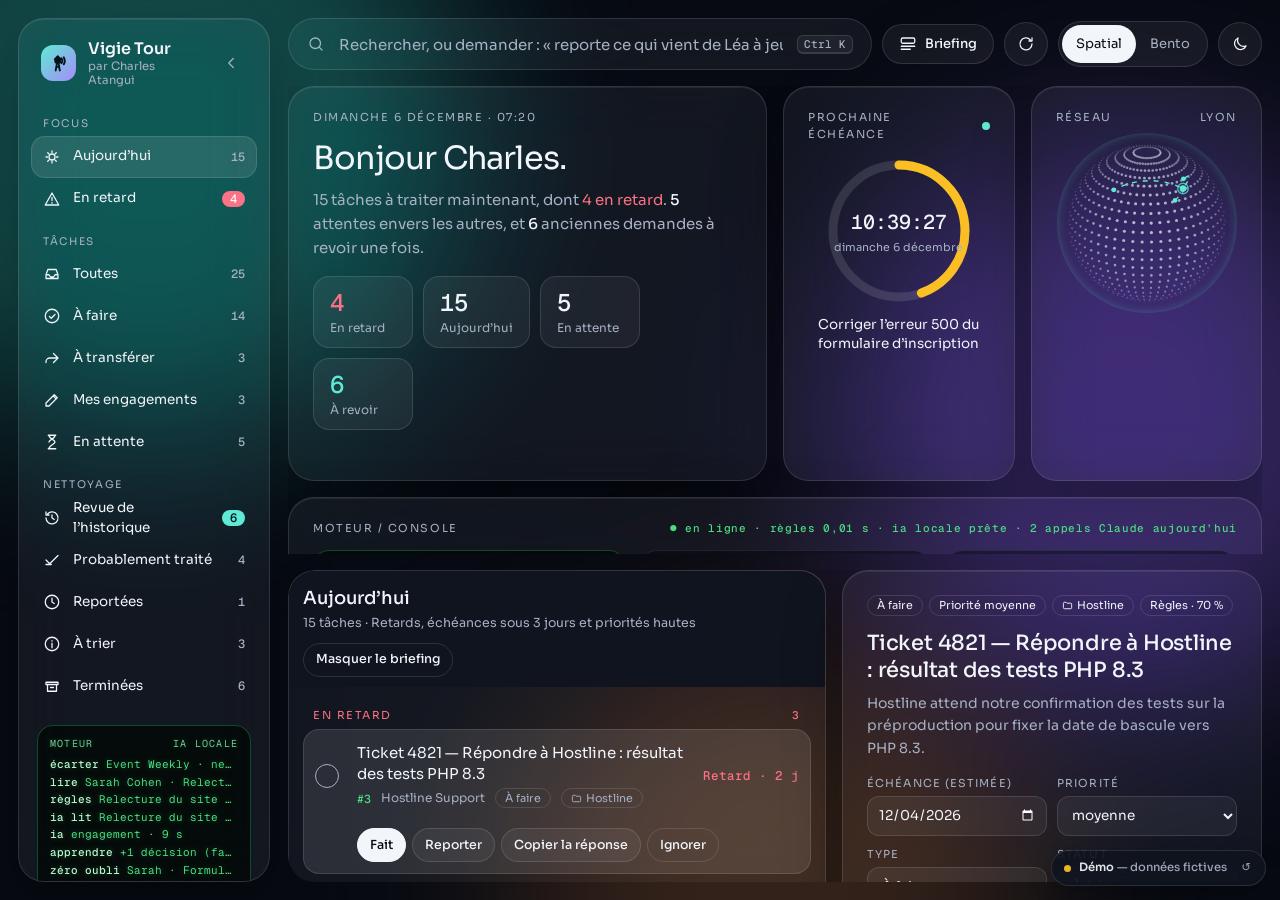
==== docs/index.html @ c8418e98 "Import initial de Vigie Tour Application locale qui transforme les e-mails en tâches : ingestion des" ====
<!doctype html>
<html lang="fr">
<head>
  <meta charset="utf-8">
  <meta name="viewport" content="width=device-width, initial-scale=1">
  <title>Vigie Tour — démo interactive</title>
  <meta name="description" content="Vigie Tour transforme vos e-mails en tâches (à faire, en attente, engagements, échéances) avec une analyse locale, zéro jeton. Démo interactive : données fictives.">
  <meta property="og:title" content="Vigie Tour — démo interactive">
  <meta property="og:description" content="Vigie Tour transforme vos e-mails en tâches (à faire, en attente, engagements, échéances) avec une analyse locale, zéro jeton. Démo interactive : données fictives.">
  <meta property="og:type" content="website">
  <meta name="twitter:card" content="summary">
  <link rel="icon" href="vigie.png">
  <link rel="stylesheet" href="https://fonts.googleapis.com/css2?family=Sora:wght@300;400;500;600&amp;family=Geist+Mono:wght@400;500&amp;family=Doto:wght@700;900&amp;family=Space+Grotesk:wght@400;500;600&amp;display=swap">
  <link rel="stylesheet" href="app.css">
  <script>
    // Thème appliqué avant l'affichage pour éviter un flash
    try { document.documentElement.dataset.theme = localStorage.getItem("mp.theme") || "spatial";
          document.documentElement.dataset.mode = localStorage.getItem("mp.mode") || "dark";
          document.documentElement.dataset.lab = localStorage.getItem("mp.lab") === "0" ? "off" : "on";
          if (localStorage.getItem("mp.side") === "mini") document.documentElement.classList.add("side-mini"); }
    catch (e) { document.documentElement.dataset.theme = "spatial"; document.documentElement.dataset.mode = "dark"; }
  </script>
</head>
<body>
  <div class="orbs" aria-hidden="true"><i></i><i></i><i></i></div>

  <div class="app">
    <aside class="side">
      <div class="brand">
        <span class="logo"><svg viewBox="0 0 24 24" aria-hidden="true"><path d="M8 21l1.7-9.8M13 21l-1.7-9.8M8.8 16.6h3.4"/><path d="M6.9 7.6l3.6-3.7 3.6 3.7z" fill="currentColor"/><rect x="7.6" y="7.2" width="5.8" height="4.4" rx="1.2" fill="currentColor"/><path d="M14.98 6.38a5.4 5.4 0 0 1 0 6.04M17.77 5.2a8.4 8.4 0 0 1 0 8.4"/></svg></span>
        <span class="brand-txt"><b>Vigie Tour</b><small>par Charles Atangui</small></span>
        <button id="sideToggle" class="side-toggle" aria-label="Replier la barre latérale" title="Replier / déplier la barre latérale (\)">
          <svg viewBox="0 0 24 24" aria-hidden="true"><path d="M15 6l-6 6 6 6"/></svg>
        </button>
      </div>
      <nav id="nav" aria-label="Vues"></nav>
      <div class="side-foot">
        <div class="term" id="sideTerm" aria-label="Journal du moteur"></div>
        <div id="status" class="status"></div>
        <button id="settingsBtn" class="btn ghost"><svg viewBox="0 0 24 24" aria-hidden="true"><path d="M4 7h10M18 7h2M4 17h4M12 17h8M14 5v4M8 15v4"/></svg><span class="lbl">Réglages</span></button>
      </div>
    </aside>

    <div class="work">
      <header class="top">
        <div class="cmd" id="cmdBox">
          <svg viewBox="0 0 24 24" aria-hidden="true"><circle cx="11" cy="11" r="7"/><path d="M20 20l-3.5-3.5"/></svg>
          <input id="cmd" autocomplete="off" aria-label="Rechercher ou demander à Vigie Tour"
                 placeholder="Rechercher, ou demander : « reporte ce qui vient de Léa à jeudi »">
          <kbd>Ctrl K</kbd>
          <div id="cmdPanel" class="cmd-panel hidden" role="dialog" aria-label="Assistant"></div>
        </div>
        <button id="dashBtn" class="btn dash-btn" aria-pressed="true" title="Masquer / afficher les blocs du briefing (B)">
          <svg viewBox="0 0 24 24" aria-hidden="true"><rect x="3" y="4" width="18" height="7" rx="2"/><path d="M3 15h18M3 19h12"/></svg><span class="lbl">Briefing</span>
        </button>
        <button id="syncBtn" class="btn icon" aria-label="Synchroniser maintenant" title="Synchroniser (R)">
          <svg viewBox="0 0 24 24" aria-hidden="true"><path d="M20 12a8 8 0 1 1-2.3-5.7M20 4v4h-4"/></svg>
        </button>
        <div class="seg" role="group" aria-label="Thème">
          <button data-theme-btn="spatial">Spatial</button>
          <button data-theme-btn="bento">Bento</button>
        </div>
        <button id="modeBtn" class="btn icon" aria-label="Basculer clair / sombre">
          <svg viewBox="0 0 24 24" aria-hidden="true"><path d="M20 14.5A8 8 0 0 1 9.5 4a8 8 0 1 0 10.5 10.5z"/></svg>
        </button>
      </header>

      <div id="banner" class="banner hidden"></div>

      <section class="dash" id="dash" aria-label="Briefing">
        <article class="card brief" data-block="brief">
          <div class="rain" id="rain" aria-hidden="true"></div>
          <div class="eyebrow" id="briefDate"></div>
          <h1 id="briefTitle"></h1>
          <p id="briefText"></p>
          <div class="pills" id="briefPills"></div>
          <div class="daydots" id="dayDots" aria-hidden="true"></div>
          <div class="muted small" id="dayTxt"></div>
        </article>
        <article class="card next" data-block="next">
          <div class="eyebrow">Prochaine échéance <span class="rec"></span></div>
          <div class="ring">
            <svg viewBox="0 0 100 100" aria-hidden="true"><circle cx="50" cy="50" r="44" class="ring-bg"/><circle cx="50" cy="50" r="44" class="ring-fg" id="ringFg"/></svg>
            <div class="ring-txt"><b class="num" id="nextCd">--:--:--</b><small id="nextDay"></small></div>
          </div>
          <button class="next-title" id="nextTitle"></button>
        </article>
        <article class="card globe" data-block="globe">
          <div class="eyebrow">Réseau <span class="muted">Lyon</span></div>
          <canvas id="globe" aria-label="Globe : liaisons entre Lyon et les événements partenaires" role="img"></canvas>
        </article>
        <article class="card console" data-block="console" aria-label="Console du moteur">
          <div class="eyebrow"><span>Moteur / console</span><span class="con-live" id="conLive"></span></div>
          <div class="con-grid">
            <div class="screen">
              <div class="rain" id="conRain" aria-hidden="true"></div>
              <div class="screen-in">
                <div class="screen-head"><span>Journal / analyse</span><span>tty-01</span></div>
                <div class="screen-log"><div class="scroll" id="conLog"></div></div>
                <div>&gt; <span class="cursor">█</span></div>
              </div>
            </div>
            <div class="con-panel" id="conPipe"></div>
            <div class="con-panel" id="conSignal"></div>
          </div>
        </article>
        <article class="card mini" data-block="review">
          <div class="eyebrow">Revue de l’historique <span class="tagnew">Nouveau</span></div>
          <b class="num big" id="wReviewN">0</b>
          <p class="muted small" id="wReviewTxt"></p>
          <button class="btn pri" id="wReviewBtn">Commencer la revue</button>
        </article>
        <article class="card mini" data-block="lot">
          <div class="eyebrow">Lot détecté</div>
          <b class="num big" id="wLotN">0</b>
          <p class="muted small" id="wLotTxt"></p>
          <button class="btn" id="wLotBtn">Traiter le lot</button>
        </article>
        <article class="card mini" data-block="wait">
          <div class="eyebrow">On te doit une réponse</div>
          <b class="num big" id="wWaitN">0</b>
          <p class="muted small">relances à faire auprès des autres</p>
          <button class="btn" id="wWaitBtn">Voir les attentes</button>
        </article>
        <article class="card mini flux" data-block="flux">
          <div class="eyebrow">Mails reçus · 14 j <span class="num" id="fluxTotal"></span></div>
          <div class="bars" id="fluxBars"></div>
        </article>
      </section>

      <div class="content">
        <section class="card list" aria-label="Tâches">
          <div class="list-head">
            <div>
              <h2 id="viewTitle"></h2>
              <p class="muted small" id="viewSub"></p>
            </div>
            <div class="list-tools" id="listTools"></div>
          </div>
          <div id="list"></div>
          <div class="keys muted small">
            <span><kbd>J</kbd><kbd>K</kbd> naviguer</span><span><kbd>X</kbd> fait</span><span><kbd>S</kbd> reporter</span>
            <span><kbd>C</kbd> copier la réponse</span><span><kbd>I</kbd> ignorer</span><span><kbd>Ctrl K</kbd> demander</span>
          </div>
        </section>
        <div class="splitter" id="splitter" role="separator" aria-orientation="vertical" aria-label="Largeur du panneau de détail" title="Glisser pour élargir · double-clic : largeur d’origine"></div>
        <aside class="card detail" id="detail" aria-label="Détail de la tâche"></aside>
      </div>
    </div>
  </div>

  <div id="review" class="overlay hidden" role="dialog" aria-label="Revue de l’historique"></div>
  <div id="settings" class="overlay hidden" role="dialog" aria-label="Réglages"></div>
  <div id="menu" class="menu hidden"></div>
  <div id="toast" class="toast" role="status"></div>

  <script src="demo.js"></script>
  <script src="globe.js"></script>
  <script src="app.js"></script>
</body>
</html>
---- docs/app.css ----
/* =========================================================================
   Vigie Tour — une structure, deux thèmes (Spatial, Bento) × deux modes
   ========================================================================= */

/* ---------- Thème SPATIAL (verre & profondeur) ---------- */
:root, [data-theme="spatial"] {
  --bg: #070a12; --card: rgba(255,255,255,.055); --card-hi: rgba(255,255,255,.1); --card-solid: #10141f;
  --stroke: rgba(255,255,255,.12); --fg: #f2f5fa; --muted: #a7b1c4; --accent: #5eead4; --accent2: #a78bfa;
  --danger: #fb7185; --warn: #fbbf24; --ok: #34d399; --on-accent: #04121a;
  --o1: rgba(45,212,191,.32); --o2: rgba(139,92,246,.32); --o3: rgba(251,146,60,.18);
  --g-dot: rgba(203,213,225,.95); --g-arc: #5eead4;
  --radius: 26px; --radius-sm: 16px; --blur: blur(28px) saturate(140%);
  --shadow: inset 0 1px 0 rgba(255,255,255,.07), 0 24px 60px rgba(0,0,0,.28);
  --font: "Sora", "Segoe UI Variable Text", "Segoe UI", system-ui, sans-serif;
  --font-num: "Geist Mono", ui-monospace, Consolas, monospace; --num-weight: 500;
  color-scheme: dark;
}
[data-theme="spatial"][data-mode="light"] {
  --bg: #eef1f7; --card: rgba(255,255,255,.62); --card-hi: rgba(255,255,255,.92); --card-solid: #ffffff;
  --stroke: rgba(15,23,42,.1); --fg: #0f172a; --muted: #475569; --accent: #0f766e; --accent2: #6d28d9;
  --danger: #be123c; --warn: #a85c06; --ok: #047857; --on-accent: #ffffff;
  --o1: rgba(45,212,191,.26); --o2: rgba(167,139,250,.28); --o3: rgba(251,191,36,.2);
  --g-dot: #64748b; --g-arc: #0f766e;
  --shadow: inset 0 1px 0 rgba(255,255,255,.6), 0 18px 40px rgba(15,23,42,.08);
  color-scheme: light;
}

/* ---------- Thème BENTO (tuiles & matrice de points) ---------- */
[data-theme="bento"] {
  --bg: #0a0a0a; --card: #151515; --card-hi: #1e1e1e; --card-solid: #151515;
  --stroke: #262626; --fg: #f2f2f2; --muted: #a3a3a3; --accent: #ff3b30; --accent2: #f2f2f2;
  --danger: #ff3b30; --warn: #f2f2f2; --ok: #f2f2f2; --on-accent: #ffffff;
  --g-dot: #e5e5e5; --g-arc: #ff3b30;
  --radius: 28px; --radius-sm: 18px; --blur: none; --shadow: none;
  --font: "Space Grotesk", "Segoe UI", system-ui, sans-serif;
  --font-num: "Doto", "Space Grotesk", monospace; --num-weight: 900;
  color-scheme: dark;
}
[data-theme="bento"][data-mode="light"] {
  --bg: #ecece7; --card: #ffffff; --card-hi: #f3f3ef; --card-solid: #ffffff;
  --stroke: #dcdcd6; --fg: #0a0a0a; --muted: #565656; --accent: #d71921; --accent2: #0a0a0a;
  --danger: #d71921; --warn: #0a0a0a; --ok: #0a0a0a;
  --g-dot: #1a1a1a; --g-arc: #d71921;
  color-scheme: light;
}

/* ---------- Base ---------- */
* { box-sizing: border-box; }
html, body { margin: 0; min-height: 100%; }
body { background: var(--bg); color: var(--fg); font: 400 14px/1.5 var(--font); -webkit-font-smoothing: antialiased; transition: background .3s, color .3s; }
svg { width: 18px; height: 18px; fill: none; stroke: currentColor; stroke-width: 1.7; stroke-linecap: round; stroke-linejoin: round; flex: none; }
button { font: inherit; color: inherit; }
.hidden { display: none !important; }
.muted { color: var(--muted); }
.small { font-size: 12.5px; }
.num { font-family: var(--font-num); font-weight: var(--num-weight); font-variant-numeric: tabular-nums; }
kbd { font: 500 11px "Geist Mono", ui-monospace, monospace; color: var(--muted); border: 1px solid var(--stroke); border-bottom-width: 2px; border-radius: 6px; padding: 1px 6px; background: var(--card); }
:focus-visible { outline: 2px solid var(--accent); outline-offset: 2px; }

/* Halos lumineux (Spatial uniquement) */
.orbs { position: fixed; inset: 0; pointer-events: none; overflow: hidden; z-index: 0; }
.orbs i { position: absolute; border-radius: 50%; filter: blur(90px); }
.orbs i:nth-child(1) { width: 620px; height: 620px; left: -160px; top: -180px; background: var(--o1); animation: drift1 24s ease-in-out infinite alternate; }
.orbs i:nth-child(2) { width: 560px; height: 560px; right: -120px; top: 140px; background: var(--o2); animation: drift2 28s ease-in-out infinite alternate; }
.orbs i:nth-child(3) { width: 520px; height: 520px; left: 40%; bottom: -260px; background: var(--o3); animation: drift1 32s ease-in-out infinite alternate-reverse; }
@keyframes drift1 { to { transform: translate(120px, 80px); } }
@keyframes drift2 { to { transform: translate(-140px, 60px); } }
[data-theme="bento"] .orbs { display: none; }

/* ---------- Structure ---------- */
.app { position: relative; z-index: 1; display: flex; gap: 18px; padding: 18px; min-height: 100vh; }
.side { flex: 0 0 252px; display: flex; flex-direction: column; gap: 4px; padding: 16px 12px; position: sticky; top: 18px; align-self: flex-start; max-height: calc(100vh - 36px); overflow-y: auto; }
.work { flex: 1; min-width: 0; display: flex; flex-direction: column; gap: 16px; }
.content { display: flex; flex-wrap: wrap; gap: 16px; align-items: flex-start; }
.list { flex: 999 1 560px; min-width: 0; padding: 14px 14px 10px; }
.detail { flex: 0 1 var(--detail-w, 420px); min-width: 300px; padding: 24px 24px 22px; position: sticky; top: 18px; max-height: calc(100vh - 36px); overflow-y: auto; }

/* Cartes */
.card, .side { background: var(--card); border: 1px solid var(--stroke); border-radius: var(--radius); backdrop-filter: var(--blur); -webkit-backdrop-filter: var(--blur); box-shadow: var(--shadow); }
[data-theme="bento"] .card, [data-theme="bento"] .side { border-color: transparent; }

/* Marque */
.brand { display: flex; align-items: center; gap: 12px; padding: 4px 10px 10px; }
.logo { width: 36px; height: 36px; border-radius: 12px; display: grid; place-items: center; background: linear-gradient(135deg, var(--accent), var(--accent2)); color: var(--on-accent); }
.logo svg { width: 20px; height: 20px; stroke-width: 2.2; }
.brand-txt { display: flex; flex-direction: column; line-height: 1.25; }
.brand-txt b { font-weight: 600; font-size: 16px; }
.brand-txt small { color: var(--muted); font-size: 11.5px; }
[data-theme="bento"] .logo { background: var(--accent); color: #fff; border-radius: 50%; }
[data-theme="bento"] .brand-txt b { font: 900 22px "Doto", monospace; letter-spacing: .06em; text-transform: uppercase; }

/* Navigation */
.navhead { font-size: 10.5px; letter-spacing: .16em; text-transform: uppercase; color: var(--muted); padding: 14px 12px 4px; }
.nav { display: flex; align-items: center; gap: 12px; width: 100%; min-height: 42px; padding: 0 12px; border: 0; border-radius: 14px; background: transparent; text-align: left; cursor: pointer; font-size: 13.5px; transition: background .15s; }
.nav:hover { background: var(--card-hi); }
.nav.on { background: var(--card-hi); box-shadow: inset 0 0 0 1px var(--stroke); }
.nav .cnt { margin-left: auto; font: 500 12px var(--font-num); color: var(--muted); }
.nav .cnt.hot { color: #fff; background: var(--danger); border-radius: 999px; padding: 0 8px; }
.nav .cnt.acc { color: var(--on-accent); background: var(--accent); border-radius: 999px; padding: 0 8px; }
.side-foot { margin-top: auto; padding: 14px 6px 2px; display: flex; flex-direction: column; gap: 8px; }
.status { font-size: 12px; color: var(--muted); line-height: 1.7; }
.live { display: inline-block; width: 7px; height: 7px; border-radius: 50%; background: var(--ok); margin-right: 6px; animation: breath 2.2s ease-in-out infinite; }
.live.ko { background: var(--danger); animation: none; }
.live.busy { background: var(--accent); }
@keyframes breath { 50% { opacity: .3; } }

/* Bento : navigation en barre horizontale de pastilles */
[data-theme="bento"] .app { flex-direction: column; }
[data-theme="bento"] .side { position: static; flex: none; flex-direction: row; flex-wrap: wrap; align-items: center; max-height: none; padding: 10px 12px; gap: 6px; border-radius: 999px; background: transparent; }
[data-theme="bento"] .brand { padding: 0 10px 0 4px; }
[data-theme="bento"] .brand-txt small { display: none; }
[data-theme="bento"] #nav { display: flex; flex-wrap: wrap; gap: 6px; flex: 1; }
[data-theme="bento"] .navhead { display: none; }
[data-theme="bento"] .nav { width: auto; min-height: 42px; border-radius: 999px; background: var(--card); padding: 0 16px; gap: 8px; }
[data-theme="bento"] .nav svg { display: none; }
[data-theme="bento"] .nav.on { background: var(--fg); color: var(--bg); box-shadow: none; }
[data-theme="bento"] .nav .cnt { margin-left: 2px; font: 900 15px "Doto", monospace; color: inherit; background: none; padding: 0; }
[data-theme="bento"] .nav .cnt.hot, [data-theme="bento"] .nav .cnt.acc { color: var(--accent); }
[data-theme="bento"] .side-foot { margin: 0; flex-direction: row; align-items: center; padding: 0; }
[data-theme="bento"] .status { display: none; }

/* Barre du haut */
.top { display: flex; flex-wrap: wrap; align-items: center; gap: 10px; position: relative; z-index: 5; }
.cmd { position: relative; flex: 1 1 360px; min-width: 0; display: flex; align-items: center; gap: 12px; min-height: 52px; padding: 0 18px; border-radius: 999px; background: var(--card); border: 1px solid var(--stroke); backdrop-filter: var(--blur); -webkit-backdrop-filter: var(--blur); }
.cmd:focus-within { border-color: var(--accent); }
.cmd > svg { color: var(--muted); }
.cmd input { flex: 1; min-width: 0; background: transparent; border: 0; outline: 0; color: var(--fg); font: 400 15px var(--font); }
.cmd input::placeholder { color: var(--muted); }
.cmd-panel { position: absolute; left: 0; right: 0; top: calc(100% + 8px); background: var(--card-solid); border: 1px solid var(--stroke); border-radius: 20px; box-shadow: 0 30px 80px rgba(0,0,0,.4); padding: 8px; max-height: 70vh; overflow-y: auto; animation: pop .18s ease-out; }
@keyframes pop { from { opacity: 0; transform: translateY(-6px); } }
.cp-head { font-size: 11px; letter-spacing: .12em; text-transform: uppercase; color: var(--muted); padding: 10px 12px 4px; }
.cp-reply { padding: 10px 12px 12px; font-size: 14.5px; line-height: 1.5; }
.cp-act { display: flex; align-items: center; gap: 12px; padding: 10px 12px; border-radius: 14px; }
.cp-act:hover { background: var(--card-hi); }
.cp-act .t { flex: 1; min-width: 0; }
.cp-act .t small { display: block; color: var(--muted); font-size: 12px; margin-top: 2px; white-space: nowrap; overflow: hidden; text-overflow: ellipsis; }
.cp-hint { display: flex; align-items: center; gap: 10px; padding: 10px 12px; color: var(--muted); font-size: 13px; }
.spinner { width: 16px; height: 16px; border-radius: 50%; border: 2px solid var(--stroke); border-top-color: var(--accent); animation: spin .8s linear infinite; }
@keyframes spin { to { transform: rotate(360deg); } }

/* Boutons */
.btn { display: inline-flex; align-items: center; justify-content: center; gap: 8px; min-height: 40px; padding: 0 16px; border-radius: 999px; border: 1px solid var(--stroke); background: var(--card); cursor: pointer; font-size: 13px; font-weight: 500; transition: background .15s, transform .06s; white-space: nowrap; }
.btn:hover { background: var(--card-hi); }
.btn:active { transform: translateY(1px); }
.btn.pri { background: var(--fg); color: var(--bg); border-color: var(--fg); }
.btn.acc { background: var(--accent); color: var(--on-accent); border-color: var(--accent); }
.btn.ghost { background: transparent; }
.btn.icon { width: 44px; min-height: 44px; padding: 0; }
.btn.sm { min-height: 34px; padding: 0 12px; font-size: 12.5px; }
.btn[disabled] { opacity: .45; cursor: not-allowed; }
[data-theme="bento"] .btn { border-color: transparent; background: var(--card-hi); }
[data-theme="bento"] .btn.pri { background: var(--accent); color: #fff; }
.seg { display: inline-flex; padding: 3px; border-radius: 999px; background: var(--card); border: 1px solid var(--stroke); }
.seg button { min-height: 38px; padding: 0 14px; border: 0; border-radius: 999px; background: transparent; cursor: pointer; font-size: 13px; color: var(--muted); }
.seg button.on { background: var(--fg); color: var(--bg); }

/* Bandeau moteur IA */
.banner { padding: 12px 16px; border-radius: var(--radius-sm); border: 1px solid var(--warn); background: var(--card); font-size: 13.5px; display: flex; gap: 10px; align-items: center; flex-wrap: wrap; }
.banner code { font-family: "Geist Mono", monospace; background: var(--card-hi); padding: 2px 6px; border-radius: 6px; }

/* ---------- Briefing ---------- */
.dash { display: grid; grid-template-columns: repeat(4, minmax(0, 1fr)); gap: 16px; }
.dash .card { padding: 22px 24px; min-width: 0; position: relative; overflow: hidden; }
.brief { grid-column: span 2; }
.eyebrow { display: flex; justify-content: space-between; align-items: center; gap: 8px; font-size: 11px; letter-spacing: .14em; text-transform: uppercase; color: var(--muted); }
.brief h1 { margin: 8px 0 6px; font-size: 32px; font-weight: 400; letter-spacing: -.025em; }
.brief p { margin: 0; font-size: 15px; line-height: 1.6; color: var(--muted); max-width: 640px; }
.brief p b { color: var(--fg); font-weight: 500; }
.brief p .hot { color: var(--danger); }
.pills { display: flex; flex-wrap: wrap; gap: 10px; margin-top: 16px; }
.pill { display: flex; flex-direction: column; gap: 1px; padding: 10px 16px; border-radius: var(--radius-sm); background: var(--card); border: 1px solid var(--stroke); min-width: 100px; cursor: pointer; text-align: left; }
.pill:hover { background: var(--card-hi); }
.pill b { font: var(--num-weight) 24px var(--font-num); letter-spacing: -.01em; }
.pill span { font-size: 12px; color: var(--muted); }
.pill.hot b { color: var(--danger); }
.pill.acc b { color: var(--accent); }
[data-theme="bento"] .pill { border-color: transparent; background: var(--card-hi); }
[data-theme="bento"] .pill b { font-size: 30px; }
[data-theme="bento"] .brief h1 { font: 900 64px/0.95 "Doto", monospace; letter-spacing: 0; text-transform: uppercase; }
.daydots { display: flex; flex-wrap: wrap; gap: 5px; margin-top: 18px; }
.daydots i { width: 9px; height: 9px; border-radius: 50%; background: var(--stroke); }
.daydots i.on { background: var(--accent); }
[data-theme="spatial"] .daydots { display: none; }
#dayTxt { margin-top: 6px; }
[data-theme="spatial"] #dayTxt { display: none; }

.rec { width: 8px; height: 8px; border-radius: 50%; background: var(--accent); animation: breath 1.8s ease-in-out infinite; }
.next { display: flex; flex-direction: column; }
.ring { position: relative; width: 150px; height: 150px; margin: 14px auto 6px; }
.ring svg { width: 150px; height: 150px; transform: rotate(-90deg); }
.ring-bg { fill: none; stroke: var(--stroke); stroke-width: 6; }
.ring-fg { fill: none; stroke: var(--warn); stroke-width: 6; stroke-linecap: round; stroke-dasharray: 0 276.5; transition: stroke-dasharray .6s; }
[data-theme="bento"] .ring-fg { stroke: var(--accent); }
.ring-txt { position: absolute; inset: 0; display: grid; place-content: center; text-align: center; }
.ring-txt b { font-size: 20px; }
[data-theme="bento"] .ring-txt b { font-size: 26px; }
.ring-txt small { color: var(--muted); font-size: 11px; margin-top: 2px; }
.next-title { background: none; border: 0; padding: 4px 0; text-align: center; cursor: pointer; font-size: 13.5px; line-height: 1.4; color: var(--fg); }
.next-title:hover { color: var(--accent); }
.globe canvas { display: block; width: 100%; max-width: 230px; aspect-ratio: 1 / 1; margin: 6px auto 0; }
.mini { display: flex; flex-direction: column; gap: 4px; }
.mini .big { font-size: 40px; line-height: 1.1; margin-top: 6px; }
[data-theme="bento"] .mini .big { font-size: 58px; }
.mini p { margin: 0 0 10px; }
.mini .btn { margin-top: auto; align-self: flex-start; }
.tagnew { color: var(--on-accent); background: var(--accent); border-radius: 999px; padding: 1px 8px; letter-spacing: .06em; }
.bars { display: flex; align-items: flex-end; gap: 4px; height: 96px; margin-top: 14px; }
.bars span { flex: 1; border-radius: 4px 4px 0 0; background: var(--accent); opacity: .8; min-height: 3px; }
[data-theme="bento"] .bars span { background: none; display: flex; flex-direction: column-reverse; gap: 3px; align-items: center; opacity: 1; }
[data-theme="bento"] .bars span i { width: 7px; height: 7px; border-radius: 50%; background: var(--stroke); display: block; }
[data-theme="bento"] .bars span i.on { background: var(--fg); }

/* ---------- Liste ---------- */
.list-head { display: flex; justify-content: space-between; align-items: flex-start; gap: 10px; flex-wrap: wrap; padding: 6px 8px 4px; }
.list-head h2 { margin: 0; font-size: 18px; font-weight: 500; }
[data-theme="bento"] .list-head h2 { font: 900 24px "Doto", monospace; text-transform: uppercase; letter-spacing: .04em; }
.list-head p { margin: 2px 0 0; }
.list-tools { display: flex; gap: 6px; flex-wrap: wrap; }
.chip { display: inline-flex; align-items: center; gap: 6px; min-height: 34px; padding: 0 12px; border-radius: 999px; border: 1px solid var(--accent2); color: var(--accent2); font-size: 12.5px; background: transparent; cursor: pointer; }
[data-theme="bento"] .chip { border-color: var(--accent); color: var(--accent); }
.ghead { display: flex; justify-content: space-between; padding: 14px 10px 6px; font-size: 11px; letter-spacing: .14em; text-transform: uppercase; color: var(--muted); }
.ghead.hot { color: var(--danger); }
[data-theme="bento"] .ghead { font: 900 13px "Doto", monospace; letter-spacing: .14em; }
.row { display: grid; grid-template-columns: 30px minmax(0, 1fr) auto; gap: 12px; align-items: center; padding: 10px 12px; border-radius: var(--radius-sm); transition: background .15s, opacity .25s, transform .25s; }
.row:hover { background: var(--card); }
.row.sel { background: var(--card-hi); box-shadow: inset 0 0 0 1px var(--stroke); }
[data-theme="bento"] .row.sel { box-shadow: inset 0 0 0 1.5px var(--fg); }
.row.leaving { opacity: 0; transform: translateX(20px); }
.chk { width: 24px; height: 24px; border-radius: 50%; border: 1.5px solid var(--muted); background: transparent; cursor: pointer; padding: 0; display: grid; place-items: center; color: transparent; }
.chk:hover { border-color: var(--accent); color: var(--accent); }
.chk svg { width: 13px; height: 13px; stroke-width: 3; }
.rowbtn { background: none; border: 0; padding: 4px 0; margin: 0; text-align: left; cursor: pointer; min-width: 0; min-height: 40px; }
.ttl { display: block; font-size: 15px; line-height: 1.35; }
.meta { display: flex; flex-wrap: wrap; align-items: center; gap: 5px 10px; font-size: 12px; color: var(--muted); margin-top: 4px; }
.tag { padding: 1px 9px; border-radius: 999px; border: 1px solid var(--stroke); font-size: 11px; white-space: nowrap; }
.tag.lot { color: var(--accent2); border-color: var(--accent2); }
[data-theme="bento"] .tag.lot { color: var(--accent); border-color: var(--accent); }
.tag.prio-haute { color: var(--danger); border-color: var(--danger); }
.when { font: 500 12.5px var(--font-num); color: var(--muted); white-space: nowrap; text-align: right; }
[data-theme="bento"] .when { font: 500 12.5px "Space Grotesk", sans-serif; }
.when.late { color: var(--danger); }
.when.soon { color: var(--warn); }
[data-theme="bento"] .when.soon { font-weight: 600; }
.quick { grid-column: 1 / -1; display: flex; flex-wrap: wrap; gap: 6px; padding: 4px 0 2px 42px; }
.empty { text-align: center; padding: 56px 16px; color: var(--muted); }
.empty b { display: block; font-size: 38px; color: var(--fg); margin-bottom: 6px; }
.keys { display: flex; flex-wrap: wrap; gap: 14px; padding: 12px 10px 4px; border-top: 1px solid var(--stroke); margin-top: 10px; }

/* ---------- Détail ---------- */
.detail .tags { display: flex; flex-wrap: wrap; gap: 6px; }
.detail h3 { font-size: 21px; font-weight: 500; line-height: 1.3; margin: 14px 0 8px; letter-spacing: -.01em; }
[data-theme="bento"] .detail h3 { font-weight: 600; }
.detail .sum { margin: 0; font-size: 14px; line-height: 1.6; color: var(--muted); }
.sec { font-size: 11px; letter-spacing: .14em; text-transform: uppercase; color: var(--muted); margin: 20px 0 10px; display: flex; justify-content: space-between; align-items: center; }
.props { display: grid; grid-template-columns: repeat(2, minmax(0, 1fr)); gap: 10px; margin-top: 16px; }
.field label { display: block; font-size: 11px; letter-spacing: .1em; text-transform: uppercase; color: var(--muted); margin-bottom: 4px; }
.field input, .field select, textarea { width: 100%; font: inherit; font-size: 13.5px; color: var(--fg); background: var(--card); border: 1px solid var(--stroke); border-radius: 12px; padding: 8px 10px; min-height: 40px; }
.field select option { background: var(--card-solid); color: var(--fg); }
textarea { min-height: 70px; resize: vertical; }
.why { font-size: 13.5px; color: var(--muted); border-left: 2px solid var(--accent); padding-left: 12px; }
.step { display: grid; grid-template-columns: 26px minmax(0, 1fr); gap: 10px; align-items: start; padding: 7px 0; font-size: 14px; line-height: 1.5; cursor: pointer; }
.step input { width: 18px; height: 18px; margin: 2px 0 0; accent-color: var(--accent); cursor: pointer; }
.step.ok span { text-decoration: line-through; color: var(--muted); }
.draft { white-space: pre-wrap; font-size: 13.5px; line-height: 1.6; padding: 14px 16px; border-radius: var(--radius-sm); background: var(--card); border: 1px solid var(--stroke); }
.deleg { display: flex; align-items: center; gap: 12px; padding: 12px 14px; border-radius: var(--radius-sm); border: 1px solid var(--accent2); }
[data-theme="bento"] .deleg { border-color: var(--accent); }
.avatar { width: 36px; height: 36px; border-radius: 50%; background: var(--card-hi); display: grid; place-items: center; font-size: 12px; font-weight: 600; flex: none; }
.acts { display: flex; flex-wrap: wrap; gap: 8px; margin-top: 12px; }
.msg { border: 1px solid var(--stroke); border-radius: 14px; margin-bottom: 8px; overflow: hidden; }
.msg-head { display: flex; justify-content: space-between; align-items: center; gap: 8px; padding: 8px 12px; background: var(--card); font-size: 12.5px; cursor: pointer; }
.msg-body { white-space: pre-wrap; padding: 10px 12px; font-size: 13px; line-height: 1.55; max-height: 300px; overflow-y: auto; }
.msg.collapsed .msg-body { display: none; }
.msg.out .msg-head { box-shadow: inset 3px 0 0 var(--accent); }
.placeholder { display: grid; place-items: center; text-align: center; min-height: 300px; color: var(--muted); }

/* ---------- Revue / Réglages (superpositions) ---------- */
.overlay { position: fixed; inset: 0; z-index: 50; display: grid; place-items: center; padding: 20px; background: rgba(0,0,0,.45); backdrop-filter: blur(8px); -webkit-backdrop-filter: blur(8px); }
.sheet { width: min(720px, 100%); max-height: calc(100vh - 40px); overflow-y: auto; background: var(--card-solid); border: 1px solid var(--stroke); border-radius: var(--radius); padding: 28px 30px; box-shadow: 0 40px 100px rgba(0,0,0,.5); animation: pop .2s ease-out; }
.sheet h2 { margin: 0 0 4px; font-size: 22px; font-weight: 500; }
[data-theme="bento"] .sheet h2 { font: 900 30px "Doto", monospace; text-transform: uppercase; }
.progress { height: 6px; border-radius: 3px; background: var(--stroke); overflow: hidden; margin: 14px 0 20px; }
.progress i { display: block; height: 100%; background: var(--accent); transition: width .3s; }
.rv-card { padding: 22px; border-radius: var(--radius-sm); background: var(--card); border: 1px solid var(--stroke); }
.rv-card h3 { margin: 10px 0 8px; font-size: 20px; font-weight: 500; line-height: 1.3; }
.rv-actions { display: grid; grid-template-columns: repeat(5, minmax(0, 1fr)); gap: 8px; margin-top: 18px; }
.rv-actions .btn { min-height: 52px; border-radius: var(--radius-sm); flex-direction: column; gap: 2px; }
.rv-actions .btn kbd { font-size: 10.5px; }
.btn.acc kbd, .btn.pri kbd { background: transparent; color: inherit; border-color: currentColor; opacity: .7; }
@media (max-width: 700px) { .rv-actions { grid-template-columns: repeat(2, minmax(0, 1fr)); } }
.themes { display: grid; grid-template-columns: repeat(2, minmax(0, 1fr)); gap: 12px; margin: 12px 0 6px; }
.theme-card { border: 2px solid var(--stroke); border-radius: var(--radius-sm); padding: 14px; cursor: pointer; background: var(--card); text-align: left; }
.theme-card.on { border-color: var(--accent); }
.theme-card .pv { height: 74px; border-radius: 12px; margin-bottom: 10px; }
.pv-spatial { background: radial-gradient(circle at 20% 20%, rgba(45,212,191,.6), transparent 50%), radial-gradient(circle at 80% 40%, rgba(139,92,246,.6), transparent 50%), #070a12; }
.pv-bento { background: radial-gradient(circle, #ff3b30 2px, transparent 3px) 0 0 / 14px 14px, #151515; }

/* Menu contextuel (reporter) */
.menu { position: fixed; z-index: 60; min-width: 230px; background: var(--card-solid); border: 1px solid var(--stroke); border-radius: 16px; padding: 6px; box-shadow: 0 24px 60px rgba(0,0,0,.4); animation: pop .15s ease-out; }
.menu button { display: flex; justify-content: space-between; gap: 14px; width: 100%; min-height: 40px; padding: 0 12px; border: 0; border-radius: 10px; background: transparent; cursor: pointer; text-align: left; font-size: 13.5px; }
.menu button:hover { background: var(--card-hi); }
.menu button small { color: var(--muted); }
.menu input { width: 100%; margin-top: 4px; font: inherit; color: var(--fg); background: var(--card); border: 1px solid var(--stroke); border-radius: 10px; padding: 8px 10px; }

.toast { position: fixed; bottom: 24px; left: 50%; transform: translateX(-50%) translateY(20px); background: var(--fg); color: var(--bg); padding: 10px 18px; border-radius: 999px; font-size: 13.5px; opacity: 0; pointer-events: none; transition: all .2s; z-index: 70; }
.toast.show { opacity: 1; transform: translateX(-50%) translateY(0); }

/* ---------- Responsive ---------- */
@media (max-width: 1180px) {
  .dash { grid-template-columns: repeat(2, minmax(0, 1fr)); }
  .detail { position: static; max-height: none; max-width: none; }
}
@media (max-width: 860px) {
  .app { flex-direction: column; padding: 12px; }
  .side { position: static; max-height: none; flex: none; align-self: stretch; min-width: 0; }
  .dash { grid-template-columns: 1fr; }
  .brief { grid-column: auto; }
}

/* ---------- Disposition personnalisable : blocs déplaçables / redimensionnables, panneau de détail réglable ---------- */
.dash { grid-auto-flow: row dense; }
.blk-tools { position: absolute; top: 10px; right: 10px; display: flex; gap: 4px; opacity: 0; transition: opacity .15s; z-index: 3; }
.dash .card:hover .blk-tools, .dash .card:focus-within .blk-tools, .dash .card.dragging .blk-tools { opacity: 1; }
.blk-tools button { width: 28px; height: 28px; padding: 0; border-radius: 9px; border: 1px solid var(--stroke); background: var(--card-solid); color: var(--muted); display: grid; place-items: center; cursor: pointer; touch-action: none; }
.blk-tools .blk-grip { cursor: grab; }
.blk-tools button:hover { color: var(--fg); border-color: var(--accent); }
.blk-tools svg { width: 14px; height: 14px; fill: none; stroke: currentColor; stroke-width: 1.8; stroke-linecap: round; stroke-linejoin: round; }
.blk-rs { position: absolute; right: 2px; bottom: 2px; width: 22px; height: 22px; cursor: nwse-resize; opacity: 0; z-index: 3; touch-action: none; transition: opacity .15s; }
.blk-rs::after { content: ""; position: absolute; right: 6px; bottom: 6px; width: 9px; height: 9px; border-right: 2px solid var(--muted); border-bottom: 2px solid var(--muted); border-radius: 0 0 4px 0; }
.blk-rs:hover::after { border-color: var(--accent); }
.dash .card:hover .blk-rs, .dash .card.resizing .blk-rs { opacity: 1; }
.dash .card.dragging { z-index: 20; outline: 2px solid var(--accent); box-shadow: 0 30px 80px rgba(0,0,0,.45); }
.dash .card.resizing { outline: 2px dashed var(--accent); outline-offset: 3px; }
body.layout-busy, body.layout-busy * { user-select: none; cursor: grabbing !important; }
body.layout-busy.rs, body.layout-busy.rs * { cursor: nwse-resize !important; }
body.layout-busy.split, body.layout-busy.split * { cursor: col-resize !important; }
.splitter { flex: 0 0 20px; align-self: stretch; margin: 0 -18px; position: relative; z-index: 2; cursor: col-resize; touch-action: none; }
.splitter::after { content: ""; position: absolute; left: 8px; top: 40px; height: min(60vh, 420px); width: 3px; border-radius: 3px; background: var(--accent); opacity: 0; transition: opacity .15s; }
.splitter:hover::after, .splitter.on::after { opacity: .8; }
.content.swap { flex-direction: row-reverse; }
.tag.fold { display: inline-flex; align-items: center; gap: 4px; }
.tag.fold svg { width: 11px; height: 11px; fill: none; stroke: currentColor; stroke-width: 2; }
.banner.pause { border-color: var(--accent2); }
.blocks { display: grid; grid-template-columns: repeat(2, minmax(0, 1fr)); gap: 6px 16px; margin: 8px 0; }
.blocks label, .folders label { display: flex; align-items: center; gap: 10px; font-size: 13.5px; padding: 6px 0; cursor: pointer; }
.blocks input, .folders input { width: 17px; height: 17px; accent-color: var(--accent); }
.folders { max-height: 240px; overflow-y: auto; border: 1px solid var(--stroke); border-radius: var(--radius-sm); padding: 6px 14px; margin: 8px 0; }
.folders label span { flex: 1; min-width: 0; }
.folders label small { color: var(--muted); font-size: 12px; }
.usage { width: 100%; border-collapse: collapse; font-size: 13px; margin: 8px 0; }
.usage th, .usage td { text-align: right; padding: 6px 8px; border-bottom: 1px solid var(--stroke); font-variant-numeric: tabular-nums; }
.usage th:first-child, .usage td:first-child { text-align: left; }
.usage th { color: var(--muted); font-weight: 500; font-size: 11.5px; text-transform: uppercase; letter-spacing: .08em; }
@media (max-width: 1000px) { .splitter { display: none; } .detail { flex-basis: 380px; } }
@media (hover: none) { .blk-tools, .blk-rs { opacity: 1; } }
.flux .bars { flex: 1 1 0; height: auto; min-height: 96px; }
.blk-tools .blk-grip svg { stroke-width: 3.4; }
@media (min-width: 1001px) { .content { flex-wrap: nowrap; } .list { flex: 1 1 0; min-width: 380px; } }

/* =========================================================================
   Décor « laboratoire » du thème Spatial : pluie Matrix, terminaux, console du moteur
   (désactivable dans Réglages › Thème ; absent du thème Bento)
   ========================================================================= */
.rain, .term, .tid, .why-src { display: none; }
[data-block="console"] { display: none; }
[data-theme="spatial"][data-lab="on"] [data-block="console"]:not(.hidden) { display: flex; }
[data-theme="spatial"][data-lab="on"] .rain { display: flex; }
[data-theme="spatial"][data-lab="on"] .term { display: block; }
[data-theme="spatial"][data-lab="on"] .tid { display: inline; }
[data-theme="spatial"][data-lab="on"] .why-src { display: block; }
:root { --lab: #4ade80; --lab-soft: #86efac; --lab-screen: rgba(1, 8, 5, .78); --lab-line: rgba(74, 222, 128, .28); }
[data-mode="light"] { --lab: #16a34a; }

/* Pluie Matrix (bloc « Bonjour » et fond de la console) */
.rain { position: absolute; inset: 0; justify-content: flex-end; gap: 7px; padding-right: 14px; overflow: hidden; pointer-events: none; opacity: .5;
  -webkit-mask-image: linear-gradient(90deg, transparent 32%, #000 78%); mask-image: linear-gradient(90deg, transparent 32%, #000 78%); }
[data-mode="light"] .brief .rain { opacity: .3; }
.brief > *:not(.rain) { position: relative; z-index: 1; }
.rain i { font: normal 12px/1.12 "Geist Mono", ui-monospace, monospace; white-space: pre; color: var(--lab); text-shadow: 0 0 8px rgba(74, 222, 128, .5);
  -webkit-mask-image: linear-gradient(transparent, #000 85%); mask-image: linear-gradient(transparent, #000 85%);
  transform: translateY(-100%); animation: lab-fall linear infinite; }
@keyframes lab-fall { from { transform: translateY(-100%); } to { transform: translateY(60%); } }

/* Terminaux (barre latérale, console) */
.term, .screen { font: 11px/1.6 "Geist Mono", ui-monospace, monospace; color: #4ade80; background: var(--lab-screen); border: 1px solid var(--lab-line);
  border-radius: 16px; text-shadow: 0 0 6px rgba(74, 222, 128, .35); }
.term { padding: 10px 12px; }
.term-head, .screen-head { display: flex; justify-content: space-between; gap: 8px; color: #86efac; opacity: .85; font-size: 10px; letter-spacing: .12em; text-transform: uppercase; margin-bottom: 4px; }
.term-log { height: 132px; overflow: hidden; }
.scroll { animation: lab-up 30s linear infinite; }
.scroll div { white-space: nowrap; overflow: hidden; text-overflow: ellipsis; }
.scroll b { font-weight: 500; color: #bbf7d0; display: inline-block; min-width: 9ch; }
.term .scroll b { min-width: 0; margin-right: 1ch; }
@keyframes lab-up { to { transform: translateY(-50%); } }
.cursor { animation: lab-blink 1s steps(1) infinite; }
@keyframes lab-blink { 50% { opacity: 0; } }

/* Console du moteur (bloc du briefing) */
.console { flex-direction: column; gap: 14px; }
.con-live { font: 500 11px "Geist Mono", monospace; letter-spacing: .06em; text-transform: none; color: var(--lab); }
.con-grid { display: flex; flex-wrap: wrap; gap: 14px; }
.screen { position: relative; overflow: hidden; flex: 1 1 300px; min-width: 0; height: 236px; padding: 12px 14px; font-size: 11.5px; }
.screen .rain { opacity: .22; justify-content: space-between; padding: 0 8px; -webkit-mask-image: none; mask-image: none; }
.screen-in { position: relative; display: flex; flex-direction: column; height: 100%; }
.screen-log { flex: 1; overflow: hidden; margin-top: 4px; }
.con-panel { flex: 1 1 280px; min-width: 0; border-radius: 18px; background: rgba(2, 6, 14, .45); border: 1px solid rgba(255, 255, 255, .08); padding: 12px 14px; display: flex; flex-direction: column; gap: 9px; }
[data-mode="light"] .con-panel { background: rgba(255, 255, 255, .5); border-color: var(--stroke); }
.lab-cap { display: flex; justify-content: space-between; gap: 8px; font: 500 10.5px "Geist Mono", monospace; letter-spacing: .12em; text-transform: uppercase; color: var(--muted); }
.pipe { display: flex; align-items: center; gap: 10px; }
.pipe .nm { width: 96px; font: 11.5px "Geist Mono", monospace; }
.pipe .nt { width: 74px; text-align: right; font: 11px "Geist Mono", monospace; color: var(--muted); }
.cells { display: flex; gap: 3px; flex: 1; min-width: 0; }
.cells i { flex: 1; max-width: 14px; height: 12px; border-radius: 3px; background: rgba(148, 163, 184, .16); }
.cells .on { background: var(--accent); } .cells .gr { background: var(--lab); } .cells .wa { background: var(--warn); } .cells .vi { background: var(--accent2); }
.cells .run { animation: lab-glow 1.3s ease-in-out infinite; }
@keyframes lab-glow { 0%, 100% { opacity: .3; } 50% { opacity: 1; } }
.sig { display: grid; grid-template-columns: 70px minmax(0, 1fr); align-items: center; gap: 4px 10px; flex: 1; }
.sig svg { width: 100%; height: 44px; overflow: hidden; fill: none; stroke-width: 1.2; }
.sig path { animation: lab-wave 9s linear infinite; }
.sig .s2 { animation-duration: 12s; } .sig .s3 { animation-duration: 10s; }
@keyframes lab-wave { to { transform: translateX(-200px); } }

/* Numéro de tâche et source en console */
.tid { font: 500 11.5px "Geist Mono", monospace; color: var(--lab); }
[data-theme="spatial"][data-lab="on"] .why { border-left: 0; padding: 10px 12px; border-radius: 14px; background: var(--lab-screen); border: 1px solid var(--lab-line);
  font: 12px/1.6 "Geist Mono", monospace; color: #4ade80; text-shadow: 0 0 6px rgba(74, 222, 128, .3); }
.why-src { color: #86efac; opacity: .85; }
[data-theme="spatial"][data-lab="on"] .side-foot .status { font-size: 11.5px; }

@media (prefers-reduced-motion: reduce) {
  .rain i, .scroll, .cursor, .cells .run, .sig path { animation: none !important; }
  .rain i { transform: none; }
}

/* =========================================================================
   Disposition « application » : barre latérale et briefing fixes, seules la liste et le détail défilent
   (écrans d'au moins 1001 × 620 px ; en dessous, la page défile normalement)
   ========================================================================= */
.side-toggle { display: grid; place-items: center; width: 32px; height: 32px; margin-left: auto; border: 0; border-radius: 10px; background: transparent; color: var(--muted); cursor: pointer; flex: none; }
.side-toggle:hover { background: var(--card-hi); color: var(--fg); }
.side-toggle svg { transition: transform .25s; }
.dash-btn { gap: 8px; }
.dash-btn[aria-pressed="false"] { border-color: var(--accent); color: var(--accent); }
[data-theme="bento"] .side-toggle { display: none; }

@media (min-width: 1001px) and (min-height: 620px) {
  html, body { height: 100%; overflow: hidden; }
  .app { height: 100vh; min-height: 0; }
  .side { position: relative; top: auto; align-self: stretch; max-height: none; transition: flex-basis .25s, padding .25s; }
  .work { min-height: 0; }
  .top, .banner { flex: none; }
  .dash { flex: none; max-height: 52vh; overflow-y: auto; overscroll-behavior: contain; scrollbar-width: thin; grid-auto-rows: max-content; align-content: start; }
  /* la liste et le détail défilent ensemble, comme une seule page, sous le haut figé */
  .content { flex: 1 1 auto; min-height: 0; flex-wrap: nowrap; align-items: flex-start; overflow-y: auto; overscroll-behavior: contain; scrollbar-width: thin; border-radius: var(--radius); }
  .list .list-head { position: sticky; top: 0; z-index: 3; margin: -14px -14px 6px; padding: 14px 14px 10px; background: var(--card-solid); border-radius: var(--radius) var(--radius) 0 0; }
  .detail { position: relative; top: auto; max-height: none; overflow: visible; }
  .splitter { align-self: stretch; }
  [data-theme="bento"] .work { flex: 1 1 auto; }
  [data-theme="bento"] .side { align-self: auto; }
}

/* Barre latérale repliée (thème Spatial) : une colonne d'icônes, les compteurs urgents en pastille */
html.side-mini[data-theme="spatial"] .side { flex: 0 0 76px; padding: 14px 8px; overflow-x: hidden; }
html.side-mini[data-theme="spatial"] .side-toggle svg { transform: rotate(180deg); }
html.side-mini[data-theme="spatial"] .brand { flex-direction: column; gap: 8px; padding: 4px 0 10px; }
html.side-mini[data-theme="spatial"] .side-toggle { margin-left: 0; }
html.side-mini[data-theme="spatial"] .brand-txt,
html.side-mini[data-theme="spatial"] .navhead,
html.side-mini[data-theme="spatial"] .nav > span:not(.cnt),
html.side-mini[data-theme="spatial"] .nav .cnt:not(.hot):not(.acc),
html.side-mini[data-theme="spatial"] .side-foot .status,
html.side-mini[data-theme="spatial"] .side-foot .term,
html.side-mini[data-theme="spatial"] #settingsBtn .lbl { display: none; }
html.side-mini[data-theme="spatial"] .nav { justify-content: center; padding: 0; position: relative; }
html.side-mini[data-theme="spatial"] .nav .cnt.hot,
html.side-mini[data-theme="spatial"] .nav .cnt.acc { position: absolute; top: 3px; right: 4px; margin: 0; font-size: 10px; padding: 0 5px; line-height: 16px; }
html.side-mini[data-theme="spatial"] #settingsBtn { padding: 0; width: 44px; align-self: center; }
@media (max-width: 1000px) { .dash-btn .lbl { display: none; } }
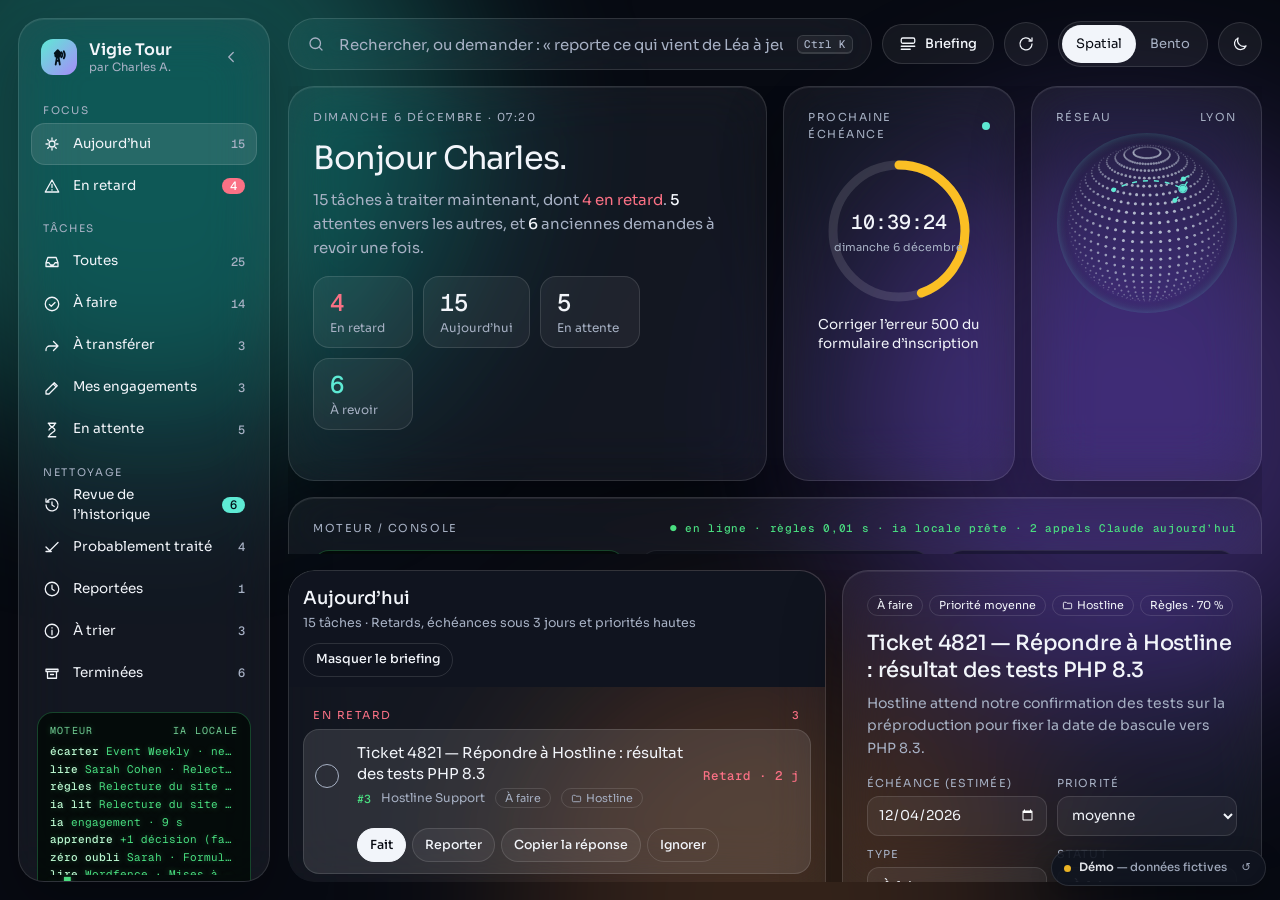
==== commit 1a80af2a: "Import initial de Vigie Tour Application locale qui transforme les e-mails en tâches : ingestion des" ====
--- a/docs/index.html
+++ b/docs/index.html
@@ -28,7 +28,7 @@
     <aside class="side">
       <div class="brand">
         <span class="logo"><svg viewBox="0 0 24 24" aria-hidden="true"><path d="M8 21l1.7-9.8M13 21l-1.7-9.8M8.8 16.6h3.4"/><path d="M6.9 7.6l3.6-3.7 3.6 3.7z" fill="currentColor"/><rect x="7.6" y="7.2" width="5.8" height="4.4" rx="1.2" fill="currentColor"/><path d="M14.98 6.38a5.4 5.4 0 0 1 0 6.04M17.77 5.2a8.4 8.4 0 0 1 0 8.4"/></svg></span>
-        <span class="brand-txt"><b>Vigie Tour</b><small>par Charles Atangui</small></span>
+        <span class="brand-txt"><b>Vigie Tour</b><small>par Charles A.</small></span>
         <button id="sideToggle" class="side-toggle" aria-label="Replier la barre latérale" title="Replier / déplier la barre latérale (\)">
           <svg viewBox="0 0 24 24" aria-hidden="true"><path d="M15 6l-6 6 6 6"/></svg>
         </button>
